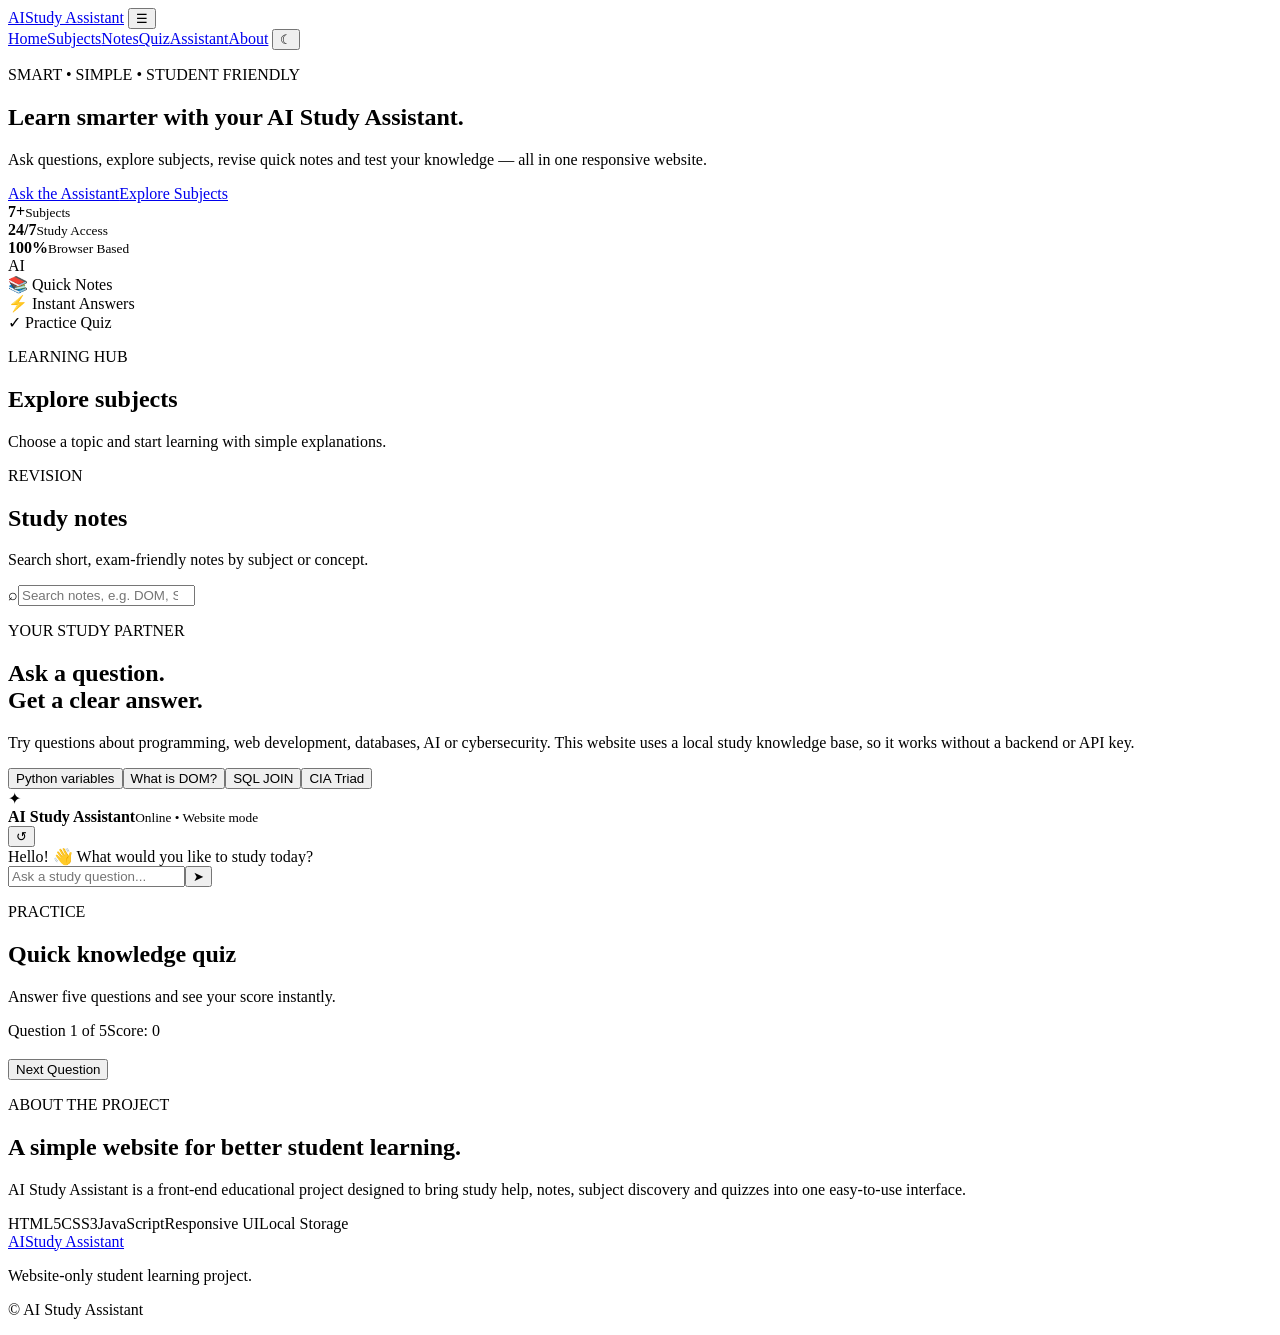
==== index.html @ d9feb7f8 "Create website-only index page" ====
<!DOCTYPE html>
<html lang="en">
<head>
  <meta charset="UTF-8">
  <meta name="viewport" content="width=device-width, initial-scale=1.0">
  <meta name="description" content="AI Study Assistant - a website for students to learn, revise, take quizzes and ask study questions.">
  <title>AI Study Assistant | Student Learning Website</title>
  <link rel="stylesheet" href="style.css">
</head>
<body>
  <header class="site-header">
    <nav class="nav container">
      <a class="brand" href="#home"><span class="brand-mark">AI</span><span>Study Assistant</span></a>
      <button class="menu-btn" id="menuBtn" aria-label="Open menu">☰</button>
      <div class="nav-links" id="navLinks">
        <a href="#home">Home</a><a href="#subjects">Subjects</a><a href="#notes">Notes</a><a href="#quiz">Quiz</a><a href="#assistant">Assistant</a><a href="#about">About</a>
        <button class="theme-btn" id="themeBtn" aria-label="Toggle theme">☾</button>
      </div>
    </nav>
  </header>

  <main>
    <section class="hero" id="home">
      <div class="container hero-grid">
        <div class="hero-copy">
          <p class="eyebrow">SMART • SIMPLE • STUDENT FRIENDLY</p>
          <h1>Learn smarter with your <span>AI Study Assistant.</span></h1>
          <p class="hero-text">Ask questions, explore subjects, revise quick notes and test your knowledge — all in one responsive website.</p>
          <div class="actions"><a class="btn" href="#assistant">Ask the Assistant</a><a class="btn ghost" href="#subjects">Explore Subjects</a></div>
          <div class="stats"><div><strong>7+</strong><small>Subjects</small></div><div><strong>24/7</strong><small>Study Access</small></div><div><strong>100%</strong><small>Browser Based</small></div></div>
        </div>
        <div class="hero-card"><div class="ai-orb"><span>AI</span></div><div class="floating-card card-one">📚 Quick Notes</div><div class="floating-card card-two">⚡ Instant Answers</div><div class="floating-card card-three">✓ Practice Quiz</div></div>
      </div>
    </section>

    <section class="section" id="subjects"><div class="container"><div class="section-heading"><p class="eyebrow">LEARNING HUB</p><h2>Explore subjects</h2><p>Choose a topic and start learning with simple explanations.</p></div><div class="subject-grid" id="subjectGrid"></div></div></section>

    <section class="section alt" id="notes"><div class="container"><div class="section-heading"><p class="eyebrow">REVISION</p><h2>Study notes</h2><p>Search short, exam-friendly notes by subject or concept.</p></div><div class="search-wrap"><span>⌕</span><input id="noteSearch" type="search" placeholder="Search notes, e.g. DOM, SQL JOIN, CIA Triad..."></div><div class="notes-grid" id="notesGrid"></div></div></section>

    <section class="section" id="assistant"><div class="container assistant-grid"><div class="assistant-info"><p class="eyebrow">YOUR STUDY PARTNER</p><h2>Ask a question.<br><span>Get a clear answer.</span></h2><p>Try questions about programming, web development, databases, AI or cybersecurity. This website uses a local study knowledge base, so it works without a backend or API key.</p><div class="suggestions" id="suggestions"><button data-question="Explain Python variables">Python variables</button><button data-question="What is the DOM?">What is DOM?</button><button data-question="Explain SQL JOIN">SQL JOIN</button><button data-question="What is the CIA triad?">CIA Triad</button></div></div><div class="chat-panel"><div class="chat-head"><div class="bot-icon">✦</div><div><strong>AI Study Assistant</strong><small>Online • Website mode</small></div><button id="clearChat" title="Clear chat">↺</button></div><div class="chat-box" id="chatBox"><div class="bubble bot">Hello! 👋 What would you like to study today?</div></div><form class="chat-form" id="chatForm"><input id="chatInput" maxlength="500" autocomplete="off" placeholder="Ask a study question..." required><button class="send-btn" type="submit">➤</button></form></div></div></section>

    <section class="section alt" id="quiz"><div class="container quiz-container"><div class="section-heading"><p class="eyebrow">PRACTICE</p><h2>Quick knowledge quiz</h2><p>Answer five questions and see your score instantly.</p></div><div class="quiz-card"><div class="quiz-top"><span id="quizProgress">Question 1 of 5</span><span id="quizScore">Score: 0</span></div><h3 id="quizQuestion"></h3><div id="quizOptions" class="quiz-options"></div><button class="btn" id="nextBtn">Next Question</button><p id="quizResult" class="quiz-result"></p></div></div></section>

    <section class="section" id="about"><div class="container about-grid"><div><p class="eyebrow">ABOUT THE PROJECT</p><h2>A simple website for better student learning.</h2></div><div><p>AI Study Assistant is a front-end educational project designed to bring study help, notes, subject discovery and quizzes into one easy-to-use interface.</p><div class="tech-list"><span>HTML5</span><span>CSS3</span><span>JavaScript</span><span>Responsive UI</span><span>Local Storage</span></div></div></div></section>
  </main>

  <footer><div class="container footer-inner"><div><a class="brand" href="#home"><span class="brand-mark">AI</span><span>Study Assistant</span></a><p>Website-only student learning project.</p></div><p>© <span id="year"></span> AI Study Assistant</p></div></footer>
  <script src="script.js"></script>
</body>
</html>
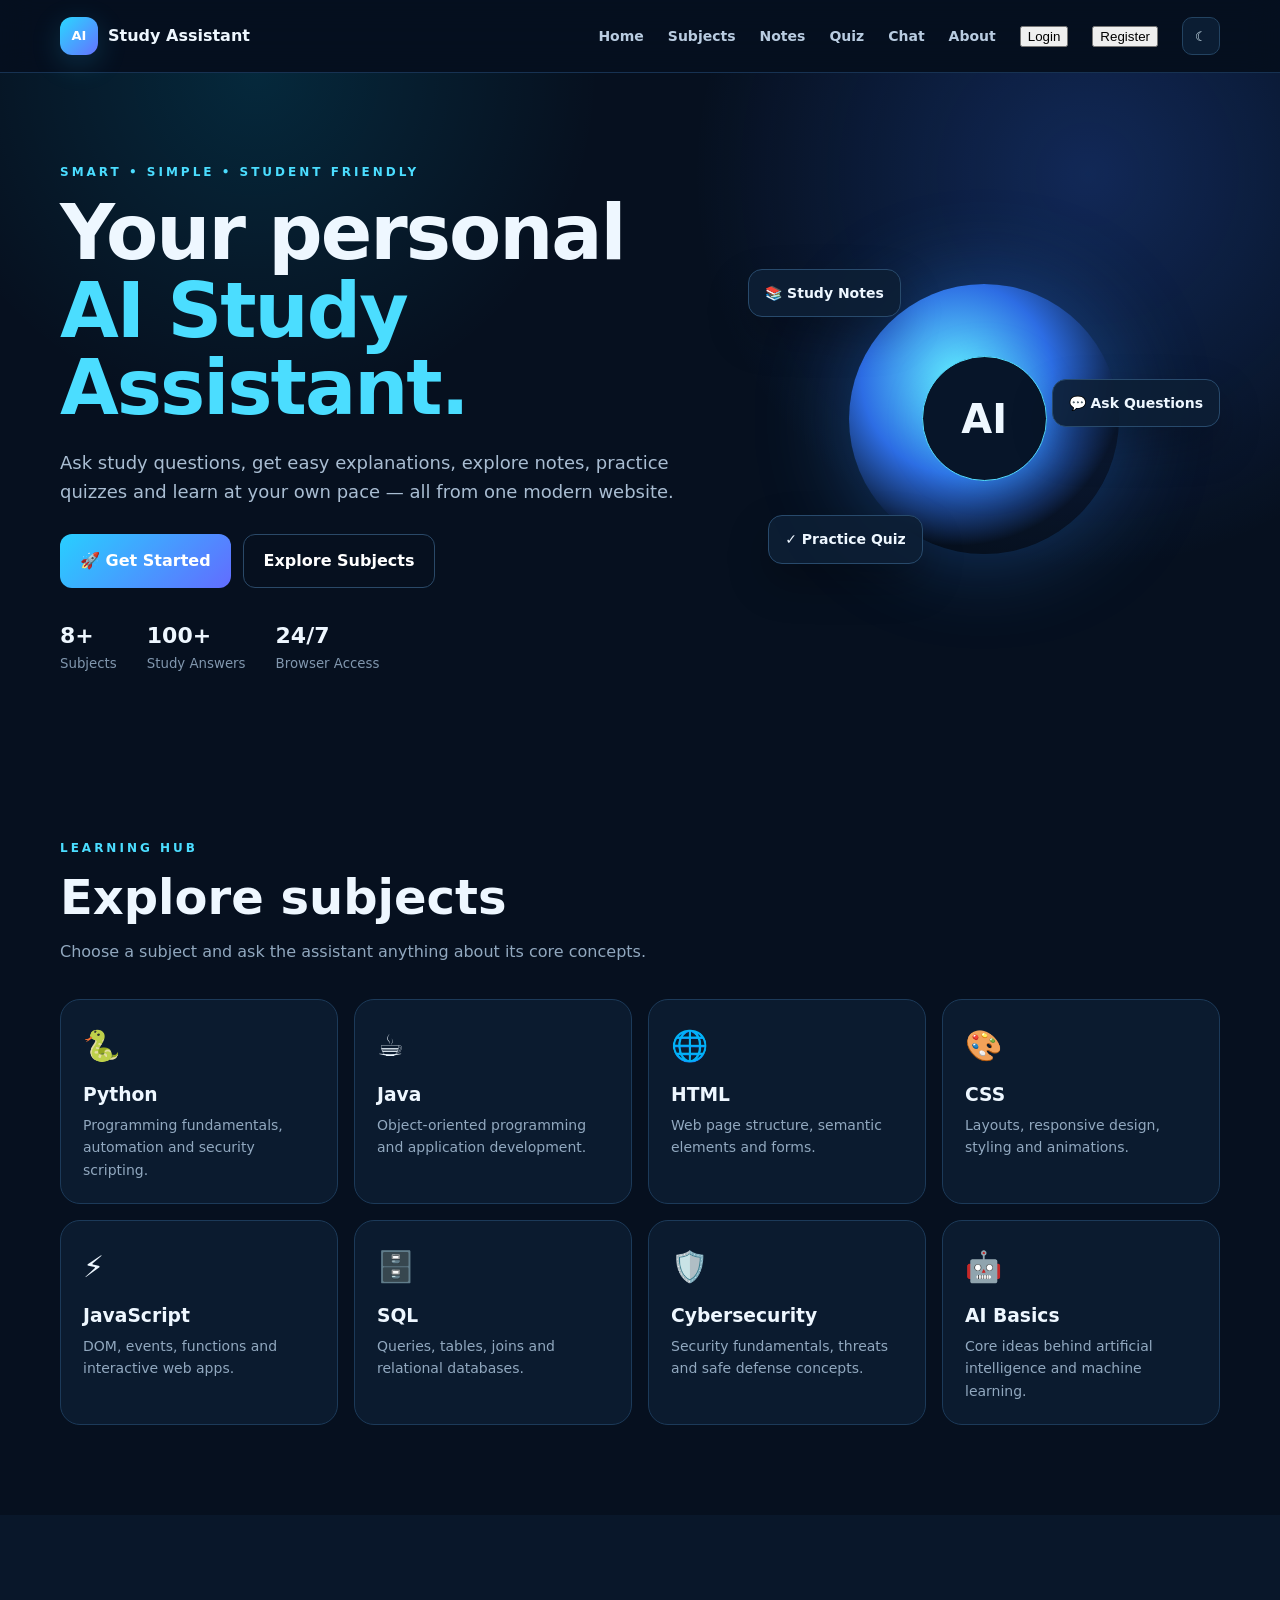
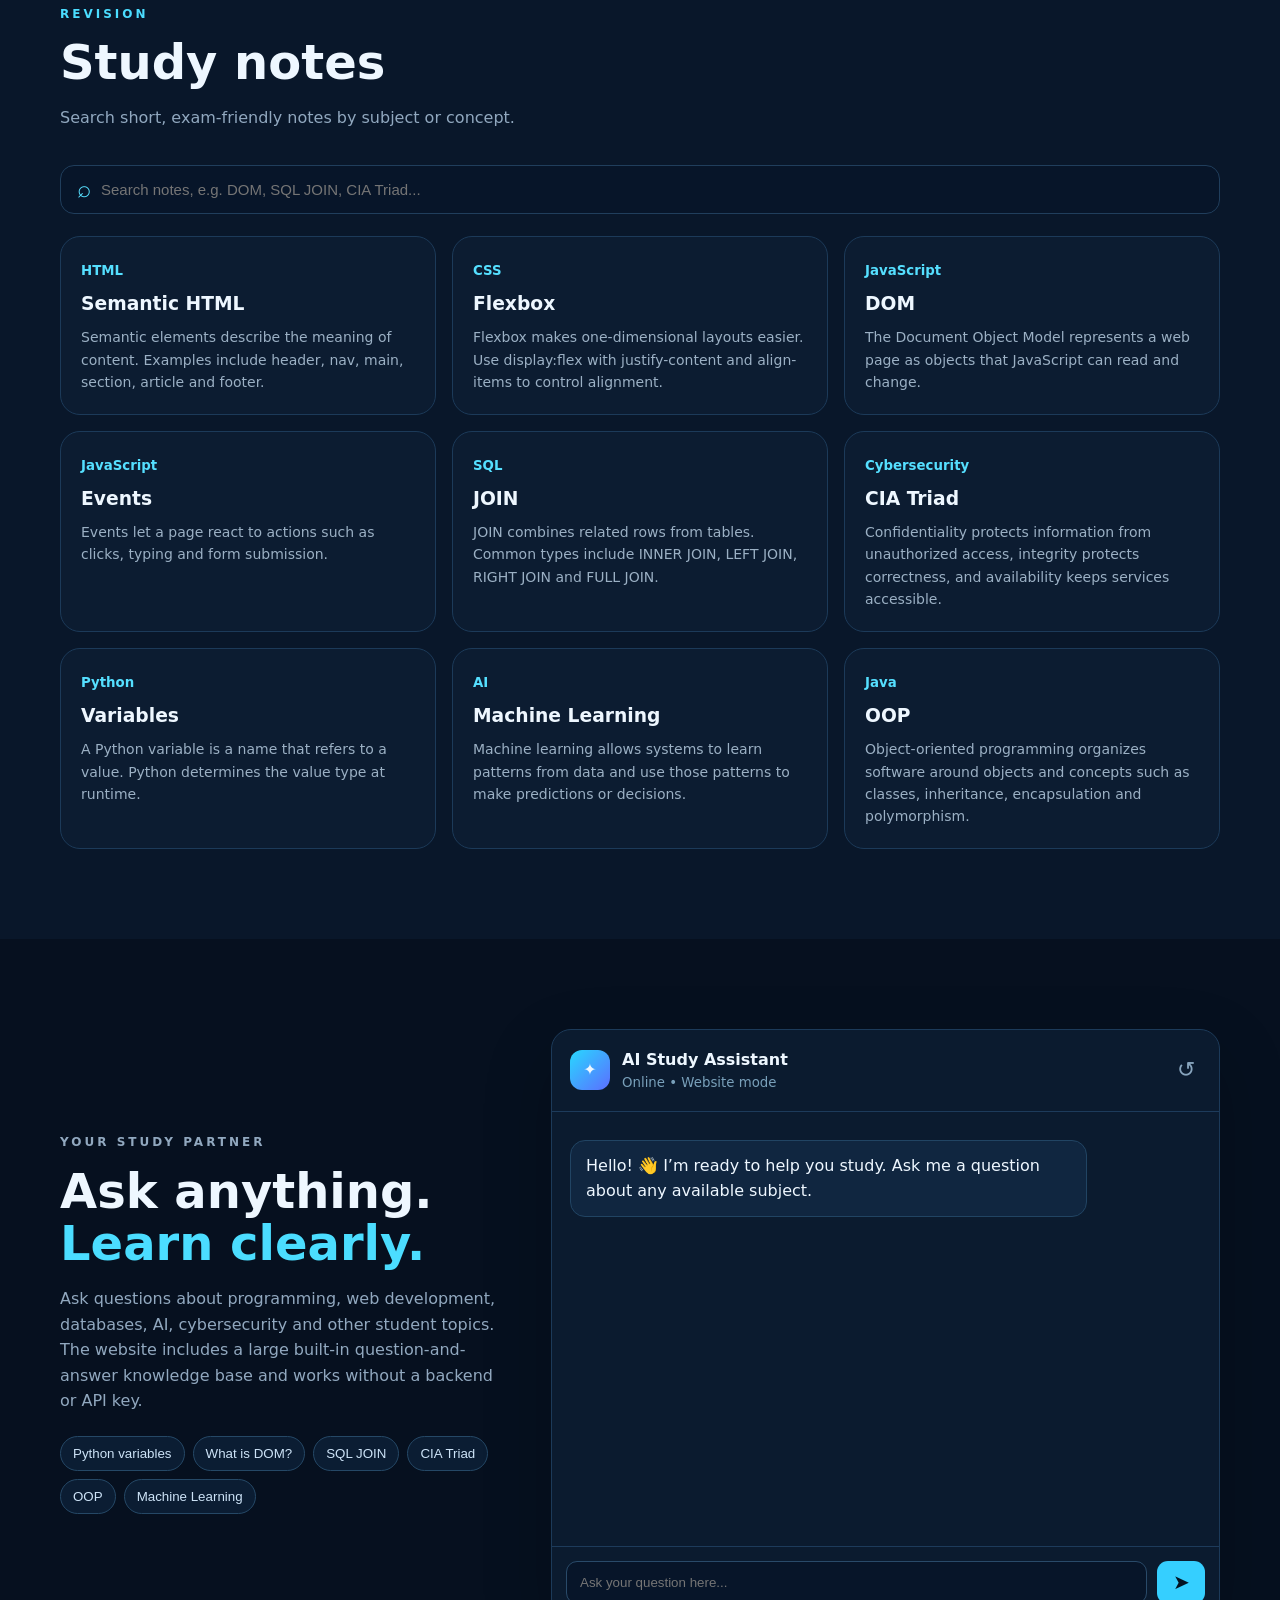
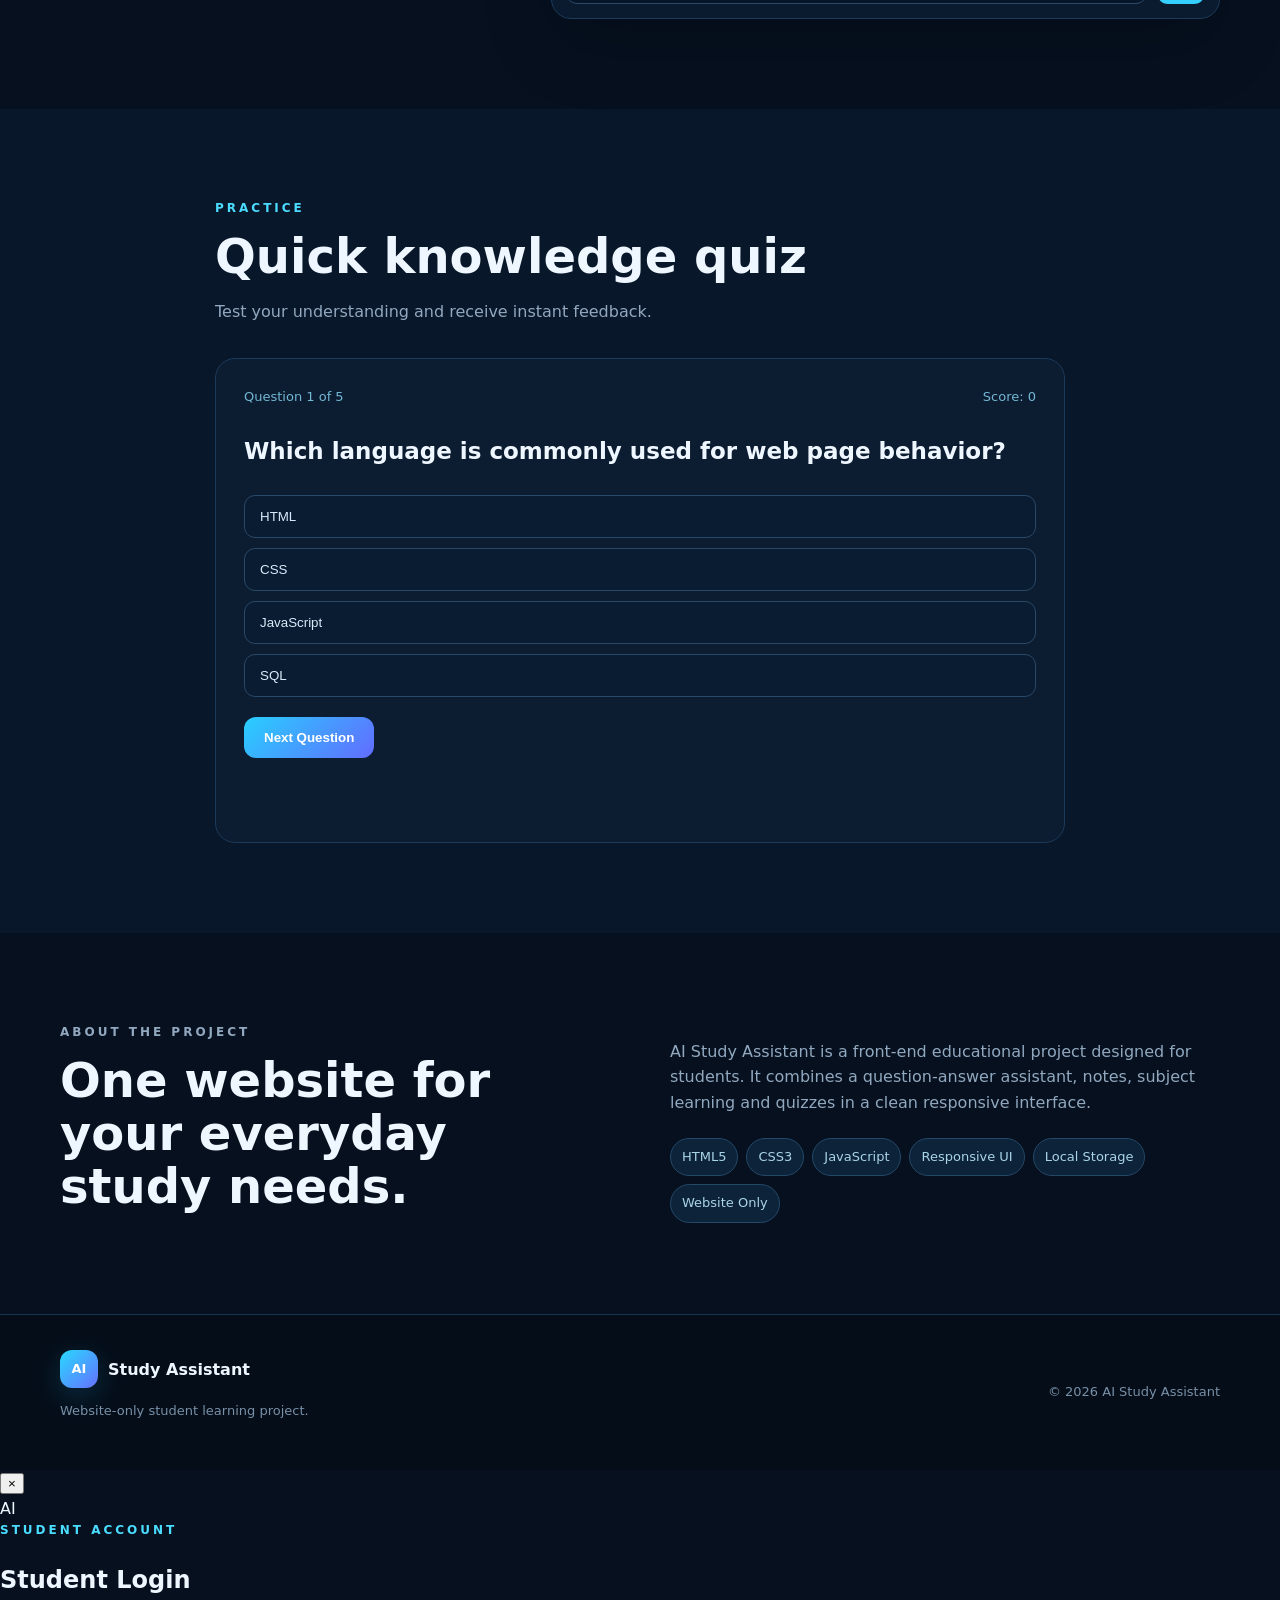
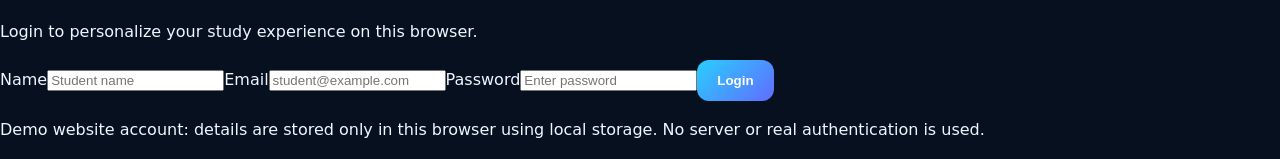
==== commit ba46eef2: "Enhance website UI with student login/register, Get Started CTA, and expanded study experience" ====
--- a/index.html
+++ b/index.html
@@ -3,48 +3,64 @@
 <head>
   <meta charset="UTF-8">
   <meta name="viewport" content="width=device-width, initial-scale=1.0">
-  <meta name="description" content="AI Study Assistant - a website for students to learn, revise, take quizzes and ask study questions.">
+  <meta name="description" content="AI Study Assistant - a modern website for students to learn, ask questions, revise notes and practice quizzes.">
   <title>AI Study Assistant | Student Learning Website</title>
   <link rel="stylesheet" href="style.css">
 </head>
 <body>
-  <header class="site-header">
-    <nav class="nav container">
-      <a class="brand" href="#home"><span class="brand-mark">AI</span><span>Study Assistant</span></a>
-      <button class="menu-btn" id="menuBtn" aria-label="Open menu">☰</button>
-      <div class="nav-links" id="navLinks">
-        <a href="#home">Home</a><a href="#subjects">Subjects</a><a href="#notes">Notes</a><a href="#quiz">Quiz</a><a href="#assistant">Assistant</a><a href="#about">About</a>
-        <button class="theme-btn" id="themeBtn" aria-label="Toggle theme">☾</button>
-      </div>
-    </nav>
-  </header>
+<header class="site-header">
+  <nav class="nav container">
+    <a class="brand" href="#home"><span class="brand-mark">AI</span><span>Study Assistant</span></a>
+    <button class="menu-btn" id="menuBtn" aria-label="Open menu">☰</button>
+    <div class="nav-links" id="navLinks">
+      <a href="#home">Home</a><a href="#subjects">Subjects</a><a href="#notes">Notes</a><a href="#quiz">Quiz</a><a href="#assistant">Chat</a><a href="#about">About</a>
+      <button class="nav-auth" id="loginBtn">Login</button><button class="nav-auth primary" id="registerBtn">Register</button>
+      <button class="theme-btn" id="themeBtn" aria-label="Toggle theme">☾</button>
+    </div>
+  </nav>
+</header>
 
-  <main>
-    <section class="hero" id="home">
-      <div class="container hero-grid">
-        <div class="hero-copy">
-          <p class="eyebrow">SMART • SIMPLE • STUDENT FRIENDLY</p>
-          <h1>Learn smarter with your <span>AI Study Assistant.</span></h1>
-          <p class="hero-text">Ask questions, explore subjects, revise quick notes and test your knowledge — all in one responsive website.</p>
-          <div class="actions"><a class="btn" href="#assistant">Ask the Assistant</a><a class="btn ghost" href="#subjects">Explore Subjects</a></div>
-          <div class="stats"><div><strong>7+</strong><small>Subjects</small></div><div><strong>24/7</strong><small>Study Access</small></div><div><strong>100%</strong><small>Browser Based</small></div></div>
-        </div>
-        <div class="hero-card"><div class="ai-orb"><span>AI</span></div><div class="floating-card card-one">📚 Quick Notes</div><div class="floating-card card-two">⚡ Instant Answers</div><div class="floating-card card-three">✓ Practice Quiz</div></div>
-      </div>
-    </section>
+<main>
+<section class="hero" id="home">
+  <div class="container hero-grid">
+    <div class="hero-copy">
+      <p class="eyebrow">SMART • SIMPLE • STUDENT FRIENDLY</p>
+      <h1>Your personal <span>AI Study Assistant.</span></h1>
+      <p class="hero-text">Ask study questions, get easy explanations, explore notes, practice quizzes and learn at your own pace — all from one modern website.</p>
+      <div class="actions"><a class="btn get-started" href="#assistant">🚀 Get Started</a><a class="btn ghost" href="#subjects">Explore Subjects</a></div>
+      <div class="stats"><div><strong>8+</strong><small>Subjects</small></div><div><strong>100+</strong><small>Study Answers</small></div><div><strong>24/7</strong><small>Browser Access</small></div></div>
+    </div>
+    <div class="hero-card">
+      <div class="ai-orb"><span>AI</span></div>
+      <div class="floating-card card-one">📚 Study Notes</div><div class="floating-card card-two">💬 Ask Questions</div><div class="floating-card card-three">✓ Practice Quiz</div>
+    </div>
+  </div>
+</section>
 
-    <section class="section" id="subjects"><div class="container"><div class="section-heading"><p class="eyebrow">LEARNING HUB</p><h2>Explore subjects</h2><p>Choose a topic and start learning with simple explanations.</p></div><div class="subject-grid" id="subjectGrid"></div></div></section>
+<section class="section" id="subjects"><div class="container"><div class="section-heading"><p class="eyebrow">LEARNING HUB</p><h2>Explore subjects</h2><p>Choose a subject and ask the assistant anything about its core concepts.</p></div><div class="subject-grid" id="subjectGrid"></div></div></section>
 
-    <section class="section alt" id="notes"><div class="container"><div class="section-heading"><p class="eyebrow">REVISION</p><h2>Study notes</h2><p>Search short, exam-friendly notes by subject or concept.</p></div><div class="search-wrap"><span>⌕</span><input id="noteSearch" type="search" placeholder="Search notes, e.g. DOM, SQL JOIN, CIA Triad..."></div><div class="notes-grid" id="notesGrid"></div></div></section>
+<section class="section alt" id="notes"><div class="container"><div class="section-heading"><p class="eyebrow">REVISION</p><h2>Study notes</h2><p>Search short, exam-friendly notes by subject or concept.</p></div><div class="search-wrap"><span>⌕</span><input id="noteSearch" type="search" placeholder="Search notes, e.g. DOM, SQL JOIN, CIA Triad..."></div><div class="notes-grid" id="notesGrid"></div></div></section>
 
-    <section class="section" id="assistant"><div class="container assistant-grid"><div class="assistant-info"><p class="eyebrow">YOUR STUDY PARTNER</p><h2>Ask a question.<br><span>Get a clear answer.</span></h2><p>Try questions about programming, web development, databases, AI or cybersecurity. This website uses a local study knowledge base, so it works without a backend or API key.</p><div class="suggestions" id="suggestions"><button data-question="Explain Python variables">Python variables</button><button data-question="What is the DOM?">What is DOM?</button><button data-question="Explain SQL JOIN">SQL JOIN</button><button data-question="What is the CIA triad?">CIA Triad</button></div></div><div class="chat-panel"><div class="chat-head"><div class="bot-icon">✦</div><div><strong>AI Study Assistant</strong><small>Online • Website mode</small></div><button id="clearChat" title="Clear chat">↺</button></div><div class="chat-box" id="chatBox"><div class="bubble bot">Hello! 👋 What would you like to study today?</div></div><form class="chat-form" id="chatForm"><input id="chatInput" maxlength="500" autocomplete="off" placeholder="Ask a study question..." required><button class="send-btn" type="submit">➤</button></form></div></div></section>
+<section class="section" id="assistant"><div class="container assistant-grid">
+  <div class="assistant-info"><p class="eyebrow">YOUR STUDY PARTNER</p><h2>Ask anything.<br><span>Learn clearly.</span></h2><p>Ask questions about programming, web development, databases, AI, cybersecurity and other student topics. The website includes a large built-in question-and-answer knowledge base and works without a backend or API key.</p>
+    <div class="suggestions" id="suggestions"><button data-question="Explain Python variables">Python variables</button><button data-question="What is the DOM?">What is DOM?</button><button data-question="Explain SQL JOIN">SQL JOIN</button><button data-question="What is the CIA triad?">CIA Triad</button><button data-question="What is OOP?">OOP</button><button data-question="What is machine learning?">Machine Learning</button></div>
+  </div>
+  <div class="chat-panel">
+    <div class="chat-head"><div class="bot-icon">✦</div><div><strong>AI Study Assistant</strong><small>Online • Website mode</small></div><button id="clearChat" title="Clear chat">↺</button></div>
+    <div class="chat-box" id="chatBox"><div class="bubble bot">Hello! 👋 I’m ready to help you study. Ask me a question about any available subject.</div></div>
+    <form class="chat-form" id="chatForm"><input id="chatInput" maxlength="500" autocomplete="off" placeholder="Ask your question here..." required><button class="send-btn" type="submit">➤</button></form>
+  </div>
+</div></section>
 
-    <section class="section alt" id="quiz"><div class="container quiz-container"><div class="section-heading"><p class="eyebrow">PRACTICE</p><h2>Quick knowledge quiz</h2><p>Answer five questions and see your score instantly.</p></div><div class="quiz-card"><div class="quiz-top"><span id="quizProgress">Question 1 of 5</span><span id="quizScore">Score: 0</span></div><h3 id="quizQuestion"></h3><div id="quizOptions" class="quiz-options"></div><button class="btn" id="nextBtn">Next Question</button><p id="quizResult" class="quiz-result"></p></div></div></section>
+<section class="section alt" id="quiz"><div class="container quiz-container"><div class="section-heading"><p class="eyebrow">PRACTICE</p><h2>Quick knowledge quiz</h2><p>Test your understanding and receive instant feedback.</p></div><div class="quiz-card"><div class="quiz-top"><span id="quizProgress">Question 1</span><span id="quizScore">Score: 0</span></div><h3 id="quizQuestion"></h3><div id="quizOptions" class="quiz-options"></div><button class="btn" id="nextBtn">Next Question</button><p id="quizResult" class="quiz-result"></p></div></div></section>
 
-    <section class="section" id="about"><div class="container about-grid"><div><p class="eyebrow">ABOUT THE PROJECT</p><h2>A simple website for better student learning.</h2></div><div><p>AI Study Assistant is a front-end educational project designed to bring study help, notes, subject discovery and quizzes into one easy-to-use interface.</p><div class="tech-list"><span>HTML5</span><span>CSS3</span><span>JavaScript</span><span>Responsive UI</span><span>Local Storage</span></div></div></div></section>
-  </main>
+<section class="section" id="about"><div class="container about-grid"><div><p class="eyebrow">ABOUT THE PROJECT</p><h2>One website for your everyday study needs.</h2></div><div><p>AI Study Assistant is a front-end educational project designed for students. It combines a question-answer assistant, notes, subject learning and quizzes in a clean responsive interface.</p><div class="tech-list"><span>HTML5</span><span>CSS3</span><span>JavaScript</span><span>Responsive UI</span><span>Local Storage</span><span>Website Only</span></div></div></div></section>
+</main>
 
-  <footer><div class="container footer-inner"><div><a class="brand" href="#home"><span class="brand-mark">AI</span><span>Study Assistant</span></a><p>Website-only student learning project.</p></div><p>© <span id="year"></span> AI Study Assistant</p></div></footer>
-  <script src="script.js"></script>
+<footer><div class="container footer-inner"><div><a class="brand" href="#home"><span class="brand-mark">AI</span><span>Study Assistant</span></a><p>Website-only student learning project.</p></div><p>© <span id="year"></span> AI Study Assistant</p></div></footer>
+
+<div class="modal" id="authModal" aria-hidden="true"><div class="modal-card"><button class="modal-close" id="modalClose">×</button><div class="auth-icon">AI</div><p class="eyebrow" id="authEyebrow">STUDENT ACCOUNT</p><h2 id="authTitle">Student Login</h2><p id="authText">Login to personalize your study experience on this browser.</p><form id="authForm"><label>Name<input id="authName" type="text" placeholder="Student name"></label><label>Email<input id="authEmail" type="email" placeholder="student@example.com" required></label><label>Password<input id="authPassword" type="password" placeholder="Enter password" minlength="4" required></label><button class="btn full" type="submit" id="authSubmit">Login</button></form><p class="auth-note">Demo website account: details are stored only in this browser using local storage. No server or real authentication is used.</p></div></div>
+
+<script src="script.js"></script>
 </body>
 </html>
--- a/style.css
+++ b/style.css
@@ -0,0 +1 @@
+*{box-sizing:border-box}html{scroll-behavior:smooth}body{margin:0;font-family:Inter,ui-sans-serif,system-ui,-apple-system,BlinkMacSystemFont,"Segoe UI",sans-serif;background:#06101f;color:#eef7ff;line-height:1.6}body.light{background:#f5f9ff;color:#12233a}.container{width:min(1160px,92%);margin:auto}.site-header{position:sticky;top:0;z-index:50;background:rgba(6,16,31,.84);backdrop-filter:blur(16px);border-bottom:1px solid #173252}.light .site-header{background:rgba(245,249,255,.88);border-color:#d8e4f1}.nav{min-height:72px;display:flex;align-items:center;justify-content:space-between}.brand{display:flex;align-items:center;gap:10px;color:inherit;text-decoration:none;font-weight:800}.brand-mark{display:grid;place-items:center;width:38px;height:38px;border-radius:12px;background:linear-gradient(135deg,#29d8ff,#6572ff);color:white;font-size:13px;box-shadow:0 8px 30px rgba(42,188,255,.2)}.nav-links{display:flex;align-items:center;gap:24px}.nav-links a{color:#b9cce1;text-decoration:none;font-size:14px;font-weight:650}.nav-links a:hover{color:#54ddff}.light .nav-links a{color:#486078}.theme-btn,.menu-btn{border:1px solid #234361;background:#0b1d33;color:#dff5ff;border-radius:10px;cursor:pointer}.theme-btn{width:38px;height:38px}.menu-btn{display:none;font-size:20px;padding:6px 10px}.hero{padding:90px 0 75px;overflow:hidden;background:radial-gradient(circle at 85% 15%,rgba(50,113,255,.25),transparent 32%),radial-gradient(circle at 20% 0,rgba(0,207,255,.13),transparent 28%)}.hero-grid{display:grid;grid-template-columns:1.15fr .85fr;gap:50px;align-items:center}.eyebrow{color:#4bddff;font-size:12px;font-weight:800;letter-spacing:3px;margin:0 0 12px}.hero h1{font-size:clamp(44px,7vw,76px);line-height:1.02;letter-spacing:-2px;margin:0 0 22px}.hero h1 span,.assistant-info h2 span{color:#4bddff}.hero-text{font-size:18px;color:#a9bdd2;max-width:680px}.actions{display:flex;gap:12px;flex-wrap:wrap;margin:28px 0}.btn{display:inline-flex;align-items:center;justify-content:center;border:0;border-radius:12px;padding:13px 20px;background:linear-gradient(135deg,#28cfff,#626cff);color:#fff;text-decoration:none;font-weight:800;cursor:pointer}.btn:hover{transform:translateY(-1px);filter:brightness(1.06)}.btn.ghost{background:transparent;border:1px solid #2a4968}.stats{display:flex;gap:30px;margin-top:30px}.stats div{display:grid}.stats strong{font-size:22px}.stats small{color:#8197ae}.hero-card{position:relative;min-height:410px;display:grid;place-items:center}.ai-orb{width:270px;height:270px;border-radius:50%;display:grid;place-items:center;background:radial-gradient(circle at 40% 35%,#63edff,#2d6de4 40%,transparent 70%);box-shadow:0 0 90px rgba(45,139,255,.35)}.ai-orb span{display:grid;place-items:center;width:125px;height:125px;border-radius:50%;background:#071529;border:1px solid #53dcff;font-size:40px;font-weight:900;box-shadow:0 0 35px rgba(68,220,255,.25)}.floating-card{position:absolute;padding:12px 16px;border:1px solid #284a6c;background:rgba(13,31,53,.9);border-radius:14px;box-shadow:0 18px 40px rgba(0,0,0,.25);font-size:14px;font-weight:700}.card-one{top:55px;left:0}.card-two{top:165px;right:0}.card-three{bottom:60px;left:20px}.section{padding:90px 0}.alt{background:#09172a}.section-heading{margin-bottom:34px}.section-heading h2,.assistant-info h2,.about-grid h2{font-size:clamp(32px,5vw,48px);line-height:1.1;margin:0 0 12px}.section-heading p:not(.eyebrow),.about-grid p,.assistant-info>p{color:#91a8bf}.subject-grid{display:grid;grid-template-columns:repeat(4,1fr);gap:16px}.subject-card,.note-card,.quiz-card,.chat-panel{background:rgba(13,30,51,.82);border:1px solid #1c3a59;border-radius:20px}.subject-card{padding:22px;transition:.2s}.subject-card:hover,.note-card:hover{transform:translateY(-4px);border-color:#36749e}.subject-icon{font-size:30px}.subject-card h3{margin:10px 0 4px}.subject-card p{color:#91a8bf;margin:0;font-size:14px}.search-wrap{display:flex;align-items:center;gap:10px;background:#071529;border:1px solid #203e5c;border-radius:14px;padding:0 16px;margin-bottom:22px}.search-wrap span{font-size:24px;color:#57dfff}.search-wrap input{border:0;background:transparent;outline:0;color:#fff;padding:15px 0;width:100%;font-size:15px}.notes-grid{display:grid;grid-template-columns:repeat(3,1fr);gap:16px}.note-card{padding:20px}.note-card small{color:#55dfff;font-weight:800}.note-card h3{margin:7px 0}.note-card p{color:#9bb0c4;margin:0;font-size:14px}.assistant-grid{display:grid;grid-template-columns:.8fr 1.2fr;gap:45px;align-items:center}.suggestions{display:flex;gap:8px;flex-wrap:wrap;margin-top:22px}.suggestions button{background:#0b1d33;color:#cde3f7;border:1px solid #254866;border-radius:999px;padding:9px 12px;cursor:pointer}.chat-panel{height:590px;display:flex;flex-direction:column;overflow:hidden;box-shadow:0 25px 70px rgba(0,0,0,.2)}.chat-head{display:flex;align-items:center;gap:12px;padding:17px 18px;border-bottom:1px solid #1d3b5b}.bot-icon{display:grid;place-items:center;width:40px;height:40px;border-radius:12px;background:linear-gradient(135deg,#28d8ff,#5c6eff)}.chat-head div:nth-child(2){display:grid}.chat-head small{color:#79a0ba}.chat-head button{margin-left:auto;border:0;background:transparent;color:#88a5be;font-size:22px;cursor:pointer}.chat-box{flex:1;overflow:auto;padding:18px}.bubble{max-width:82%;padding:12px 15px;border-radius:15px;margin:10px 0;white-space:pre-wrap}.bubble.bot{background:#102640;border:1px solid #214463}.bubble.user{background:#3151b5;margin-left:auto}.chat-form{display:flex;gap:10px;padding:14px;border-top:1px solid #1d3b5b}.chat-form input{min-width:0;flex:1;border:1px solid #294a69;background:#071529;color:#fff;border-radius:11px;padding:13px;outline:0}.send-btn{width:48px;border:0;border-radius:11px;background:#35cfff;color:#031322;font-size:20px;cursor:pointer}.quiz-container{max-width:850px}.quiz-card{padding:28px}.quiz-top{display:flex;justify-content:space-between;color:#73b8d5;font-size:13px}.quiz-card h3{font-size:23px;margin:25px 0}.quiz-options{display:grid;gap:10px;margin-bottom:20px}.quiz-option{padding:13px 15px;text-align:left;border-radius:11px;border:1px solid #294968;background:#0a1c31;color:#d8ebfa;cursor:pointer}.quiz-option.selected{border-color:#4adfff;background:#11324a}.quiz-option.correct{border-color:#58dba1}.quiz-option.wrong{border-color:#ff8b98}.quiz-option:disabled{cursor:default}.quiz-result{color:#63ddff;font-weight:750;min-height:24px}.about-grid{display:grid;grid-template-columns:1fr 1fr;gap:60px}.tech-list{display:flex;gap:8px;flex-wrap:wrap;margin-top:22px}.tech-list span{padding:8px 11px;border-radius:999px;background:#0d233a;border:1px solid #244867;color:#a9d4e9;font-size:13px}footer{border-top:1px solid #173452;padding:35px 0;background:#050d18}.footer-inner{display:flex;justify-content:space-between;align-items:center;gap:20px}.footer-inner p{color:#7890a8;font-size:13px}.light .section.alt{background:#eaf2fb}.light .subject-card,.light .note-card,.light .quiz-card,.light .chat-panel{background:#fff;border-color:#d6e2ee}.light .subject-card p,.light .note-card p,.light .section-heading p:not(.eyebrow),.light .about-grid p,.light .assistant-info>p{color:#60758b}.light .search-wrap{background:#fff;border-color:#cfdeeb}.light .search-wrap input{color:#12233a}.light .suggestions button,.light .quiz-option{background:#f2f7fb;color:#29445d;border-color:#cdddea}.light .chat-head,.light .chat-form{border-color:#d7e4ef}.light .chat-form input{background:#f6faff;color:#12233a;border-color:#cfdeeb}.light .bubble.bot{background:#eef6fc;border-color:#d5e5f1}.light .site-header .theme-btn{background:#fff;color:#29445d}.light footer{background:#edf4fb;border-color:#d6e2ee}@media(max-width:900px){.nav-links{gap:14px}.hero-grid,.assistant-grid,.about-grid{grid-template-columns:1fr}.hero-card{min-height:330px}.subject-grid{grid-template-columns:repeat(2,1fr)}.notes-grid{grid-template-columns:1fr 1fr}}@media(max-width:680px){.menu-btn{display:block}.nav-links{display:none;position:absolute;top:72px;left:4%;right:4%;padding:16px;flex-direction:column;align-items:stretch;background:#0a192c;border:1px solid #24425f;border-radius:15px}.light .nav-links{background:#fff;border-color:#d5e2ee}.nav-links.open{display:flex}.nav-links a,.theme-btn{text-align:center;padding:10px}.hero{padding-top:60px}.stats{gap:18px}.hero-card{min-height:290px}.ai-orb{width:220px;height:220px}.ai-orb span{width:105px;height:105px}.floating-card{font-size:12px}.card-one{top:25px}.card-two{right:0;top:120px}.card-three{bottom:20px}.section{padding:65px 0}.subject-grid,.notes-grid{grid-template-columns:1fr}.chat-panel{height:560px}.footer-inner{flex-direction:column;align-items:flex-start}}
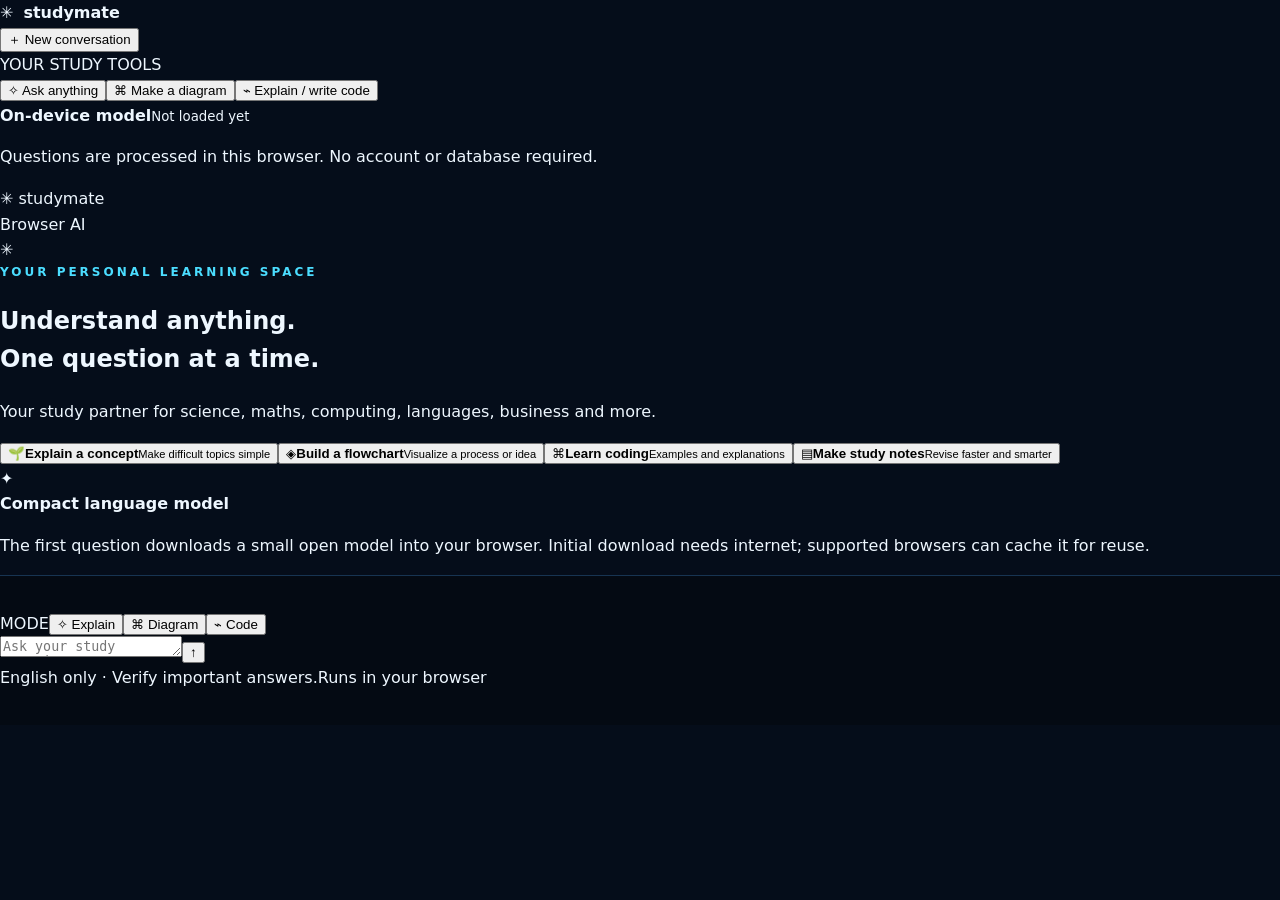
==== commit 1bbf6599: "Rebuild StudyMate interface" ====
--- a/index.html
+++ b/index.html
@@ -1,66 +1 @@
-<!DOCTYPE html>
-<html lang="en">
-<head>
-  <meta charset="UTF-8">
-  <meta name="viewport" content="width=device-width, initial-scale=1.0">
-  <meta name="description" content="AI Study Assistant - a modern website for students to learn, ask questions, revise notes and practice quizzes.">
-  <title>AI Study Assistant | Student Learning Website</title>
-  <link rel="stylesheet" href="style.css">
-</head>
-<body>
-<header class="site-header">
-  <nav class="nav container">
-    <a class="brand" href="#home"><span class="brand-mark">AI</span><span>Study Assistant</span></a>
-    <button class="menu-btn" id="menuBtn" aria-label="Open menu">☰</button>
-    <div class="nav-links" id="navLinks">
-      <a href="#home">Home</a><a href="#subjects">Subjects</a><a href="#notes">Notes</a><a href="#quiz">Quiz</a><a href="#assistant">Chat</a><a href="#about">About</a>
-      <button class="nav-auth" id="loginBtn">Login</button><button class="nav-auth primary" id="registerBtn">Register</button>
-      <button class="theme-btn" id="themeBtn" aria-label="Toggle theme">☾</button>
-    </div>
-  </nav>
-</header>
-
-<main>
-<section class="hero" id="home">
-  <div class="container hero-grid">
-    <div class="hero-copy">
-      <p class="eyebrow">SMART • SIMPLE • STUDENT FRIENDLY</p>
-      <h1>Your personal <span>AI Study Assistant.</span></h1>
-      <p class="hero-text">Ask study questions, get easy explanations, explore notes, practice quizzes and learn at your own pace — all from one modern website.</p>
-      <div class="actions"><a class="btn get-started" href="#assistant">🚀 Get Started</a><a class="btn ghost" href="#subjects">Explore Subjects</a></div>
-      <div class="stats"><div><strong>8+</strong><small>Subjects</small></div><div><strong>100+</strong><small>Study Answers</small></div><div><strong>24/7</strong><small>Browser Access</small></div></div>
-    </div>
-    <div class="hero-card">
-      <div class="ai-orb"><span>AI</span></div>
-      <div class="floating-card card-one">📚 Study Notes</div><div class="floating-card card-two">💬 Ask Questions</div><div class="floating-card card-three">✓ Practice Quiz</div>
-    </div>
-  </div>
-</section>
-
-<section class="section" id="subjects"><div class="container"><div class="section-heading"><p class="eyebrow">LEARNING HUB</p><h2>Explore subjects</h2><p>Choose a subject and ask the assistant anything about its core concepts.</p></div><div class="subject-grid" id="subjectGrid"></div></div></section>
-
-<section class="section alt" id="notes"><div class="container"><div class="section-heading"><p class="eyebrow">REVISION</p><h2>Study notes</h2><p>Search short, exam-friendly notes by subject or concept.</p></div><div class="search-wrap"><span>⌕</span><input id="noteSearch" type="search" placeholder="Search notes, e.g. DOM, SQL JOIN, CIA Triad..."></div><div class="notes-grid" id="notesGrid"></div></div></section>
-
-<section class="section" id="assistant"><div class="container assistant-grid">
-  <div class="assistant-info"><p class="eyebrow">YOUR STUDY PARTNER</p><h2>Ask anything.<br><span>Learn clearly.</span></h2><p>Ask questions about programming, web development, databases, AI, cybersecurity and other student topics. The website includes a large built-in question-and-answer knowledge base and works without a backend or API key.</p>
-    <div class="suggestions" id="suggestions"><button data-question="Explain Python variables">Python variables</button><button data-question="What is the DOM?">What is DOM?</button><button data-question="Explain SQL JOIN">SQL JOIN</button><button data-question="What is the CIA triad?">CIA Triad</button><button data-question="What is OOP?">OOP</button><button data-question="What is machine learning?">Machine Learning</button></div>
-  </div>
-  <div class="chat-panel">
-    <div class="chat-head"><div class="bot-icon">✦</div><div><strong>AI Study Assistant</strong><small>Online • Website mode</small></div><button id="clearChat" title="Clear chat">↺</button></div>
-    <div class="chat-box" id="chatBox"><div class="bubble bot">Hello! 👋 I’m ready to help you study. Ask me a question about any available subject.</div></div>
-    <form class="chat-form" id="chatForm"><input id="chatInput" maxlength="500" autocomplete="off" placeholder="Ask your question here..." required><button class="send-btn" type="submit">➤</button></form>
-  </div>
-</div></section>
-
-<section class="section alt" id="quiz"><div class="container quiz-container"><div class="section-heading"><p class="eyebrow">PRACTICE</p><h2>Quick knowledge quiz</h2><p>Test your understanding and receive instant feedback.</p></div><div class="quiz-card"><div class="quiz-top"><span id="quizProgress">Question 1</span><span id="quizScore">Score: 0</span></div><h3 id="quizQuestion"></h3><div id="quizOptions" class="quiz-options"></div><button class="btn" id="nextBtn">Next Question</button><p id="quizResult" class="quiz-result"></p></div></div></section>
-
-<section class="section" id="about"><div class="container about-grid"><div><p class="eyebrow">ABOUT THE PROJECT</p><h2>One website for your everyday study needs.</h2></div><div><p>AI Study Assistant is a front-end educational project designed for students. It combines a question-answer assistant, notes, subject learning and quizzes in a clean responsive interface.</p><div class="tech-list"><span>HTML5</span><span>CSS3</span><span>JavaScript</span><span>Responsive UI</span><span>Local Storage</span><span>Website Only</span></div></div></div></section>
-</main>
-
-<footer><div class="container footer-inner"><div><a class="brand" href="#home"><span class="brand-mark">AI</span><span>Study Assistant</span></a><p>Website-only student learning project.</p></div><p>© <span id="year"></span> AI Study Assistant</p></div></footer>
-
-<div class="modal" id="authModal" aria-hidden="true"><div class="modal-card"><button class="modal-close" id="modalClose">×</button><div class="auth-icon">AI</div><p class="eyebrow" id="authEyebrow">STUDENT ACCOUNT</p><h2 id="authTitle">Student Login</h2><p id="authText">Login to personalize your study experience on this browser.</p><form id="authForm"><label>Name<input id="authName" type="text" placeholder="Student name"></label><label>Email<input id="authEmail" type="email" placeholder="student@example.com" required></label><label>Password<input id="authPassword" type="password" placeholder="Enter password" minlength="4" required></label><button class="btn full" type="submit" id="authSubmit">Login</button></form><p class="auth-note">Demo website account: details are stored only in this browser using local storage. No server or real authentication is used.</p></div></div>
-
-<script src="script.js"></script>
-</body>
-</html>
+<!doctype html><html lang="en"><head><meta charset="utf-8"><meta name="viewport" content="width=device-width,initial-scale=1"><meta name="theme-color" content="#090d18"><meta name="description" content="Private browser-based AI study companion"><title>AI Study Assistant</title><link rel="preconnect" href="https://fonts.googleapis.com"><link href="https://fonts.googleapis.com/css2?family=DM+Sans:wght@400;500;600;700&family=Space+Grotesk:wght@500;600;700&display=swap" rel="stylesheet"><link rel="stylesheet" href="style.css"></head><body><div class="app-shell"><aside class="sidebar"><a class="brand" href="#"><span class="brand-icon">✳</span><span>study<span class="brand-light">mate</span></span></a><button class="new-chat" id="newChat">＋ New conversation</button><div class="side-label">YOUR STUDY TOOLS</div><button class="tool-link active" data-mode="explain">✧ Ask anything</button><button class="tool-link" data-mode="diagram">⌘ Make a diagram</button><button class="tool-link" data-mode="code">⌁ Explain / write code</button><div class="sidebar-bottom"><div class="model-card"><span class="status-dot"></span><div><strong>On-device model</strong><small id="modelStatus">Not loaded yet</small></div></div><p class="privacy-note">Questions are processed in this browser. No account or database required.</p></div></aside><main class="main-area"><header class="topbar"><div class="mobile-brand">✳ studymate</div><span class="top-pill"><span class="status-dot"></span> Browser AI</span></header><section class="workspace"><div class="welcome" id="welcome"><div class="welcome-mark">✳</div><p class="eyebrow">YOUR PERSONAL LEARNING SPACE</p><h1>Understand anything.<br><span>One question at a time.</span></h1><p class="welcome-copy">Your study partner for science, maths, computing, languages, business and more.</p><div class="prompt-grid"><button class="prompt-card" data-prompt="Explain photosynthesis step by step in simple English."><span>🌱</span><strong>Explain a concept</strong><small>Make difficult topics simple</small></button><button class="prompt-card" data-prompt="Create a flowchart showing how a computer program runs."><span>◈</span><strong>Build a flowchart</strong><small>Visualize a process or idea</small></button><button class="prompt-card" data-prompt="Teach me Python loops with examples and explain the code."><span>⌘</span><strong>Learn coding</strong><small>Examples and explanations</small></button><button class="prompt-card" data-prompt="Create concise revision notes about the human digestive system."><span>▤</span><strong>Make study notes</strong><small>Revise faster and smarter</small></button></div><div class="model-notice"><span>✦</span><div><strong>Compact language model</strong><p>The first question downloads a small open model into your browser. Initial download needs internet; supported browsers can cache it for reuse.</p></div></div></div><div class="conversation" id="conversation" aria-live="polite"></div></section><footer class="composer-wrap"><div class="mode-row"><span class="mode-label">MODE</span><button class="mode-chip selected" data-mode="explain">✧ Explain</button><button class="mode-chip" data-mode="diagram">⌘ Diagram</button><button class="mode-chip" data-mode="code">⌁ Code</button></div><form class="composer" id="chatForm"><textarea id="question" rows="1" maxlength="3000" placeholder="Ask your study question..." aria-label="Your study question" required></textarea><button class="send-button" id="sendButton" type="submit" aria-label="Send question">↑</button></form><div class="composer-foot"><span>English only · Verify important answers.</span><span>Runs in your browser</span></div></footer></main></div><script type="module" src="script.js"></script></body></html>
--- a/style.css
+++ b/style.css
@@ -1 +1 @@
-*{box-sizing:border-box}html{scroll-behavior:smooth}body{margin:0;font-family:Inter,ui-sans-serif,system-ui,-apple-system,BlinkMacSystemFont,"Segoe UI",sans-serif;background:#06101f;color:#eef7ff;line-height:1.6}body.light{background:#f5f9ff;color:#12233a}.container{width:min(1160px,92%);margin:auto}.site-header{position:sticky;top:0;z-index:50;background:rgba(6,16,31,.84);backdrop-filter:blur(16px);border-bottom:1px solid #173252}.light .site-header{background:rgba(245,249,255,.88);border-color:#d8e4f1}.nav{min-height:72px;display:flex;align-items:center;justify-content:space-between}.brand{display:flex;align-items:center;gap:10px;color:inherit;text-decoration:none;font-weight:800}.brand-mark{display:grid;place-items:center;width:38px;height:38px;border-radius:12px;background:linear-gradient(135deg,#29d8ff,#6572ff);color:white;font-size:13px;box-shadow:0 8px 30px rgba(42,188,255,.2)}.nav-links{display:flex;align-items:center;gap:24px}.nav-links a{color:#b9cce1;text-decoration:none;font-size:14px;font-weight:650}.nav-links a:hover{color:#54ddff}.light .nav-links a{color:#486078}.theme-btn,.menu-btn{border:1px solid #234361;background:#0b1d33;color:#dff5ff;border-radius:10px;cursor:pointer}.theme-btn{width:38px;height:38px}.menu-btn{display:none;font-size:20px;padding:6px 10px}.hero{padding:90px 0 75px;overflow:hidden;background:radial-gradient(circle at 85% 15%,rgba(50,113,255,.25),transparent 32%),radial-gradient(circle at 20% 0,rgba(0,207,255,.13),transparent 28%)}.hero-grid{display:grid;grid-template-columns:1.15fr .85fr;gap:50px;align-items:center}.eyebrow{color:#4bddff;font-size:12px;font-weight:800;letter-spacing:3px;margin:0 0 12px}.hero h1{font-size:clamp(44px,7vw,76px);line-height:1.02;letter-spacing:-2px;margin:0 0 22px}.hero h1 span,.assistant-info h2 span{color:#4bddff}.hero-text{font-size:18px;color:#a9bdd2;max-width:680px}.actions{display:flex;gap:12px;flex-wrap:wrap;margin:28px 0}.btn{display:inline-flex;align-items:center;justify-content:center;border:0;border-radius:12px;padding:13px 20px;background:linear-gradient(135deg,#28cfff,#626cff);color:#fff;text-decoration:none;font-weight:800;cursor:pointer}.btn:hover{transform:translateY(-1px);filter:brightness(1.06)}.btn.ghost{background:transparent;border:1px solid #2a4968}.stats{display:flex;gap:30px;margin-top:30px}.stats div{display:grid}.stats strong{font-size:22px}.stats small{color:#8197ae}.hero-card{position:relative;min-height:410px;display:grid;place-items:center}.ai-orb{width:270px;height:270px;border-radius:50%;display:grid;place-items:center;background:radial-gradient(circle at 40% 35%,#63edff,#2d6de4 40%,transparent 70%);box-shadow:0 0 90px rgba(45,139,255,.35)}.ai-orb span{display:grid;place-items:center;width:125px;height:125px;border-radius:50%;background:#071529;border:1px solid #53dcff;font-size:40px;font-weight:900;box-shadow:0 0 35px rgba(68,220,255,.25)}.floating-card{position:absolute;padding:12px 16px;border:1px solid #284a6c;background:rgba(13,31,53,.9);border-radius:14px;box-shadow:0 18px 40px rgba(0,0,0,.25);font-size:14px;font-weight:700}.card-one{top:55px;left:0}.card-two{top:165px;right:0}.card-three{bottom:60px;left:20px}.section{padding:90px 0}.alt{background:#09172a}.section-heading{margin-bottom:34px}.section-heading h2,.assistant-info h2,.about-grid h2{font-size:clamp(32px,5vw,48px);line-height:1.1;margin:0 0 12px}.section-heading p:not(.eyebrow),.about-grid p,.assistant-info>p{color:#91a8bf}.subject-grid{display:grid;grid-template-columns:repeat(4,1fr);gap:16px}.subject-card,.note-card,.quiz-card,.chat-panel{background:rgba(13,30,51,.82);border:1px solid #1c3a59;border-radius:20px}.subject-card{padding:22px;transition:.2s}.subject-card:hover,.note-card:hover{transform:translateY(-4px);border-color:#36749e}.subject-icon{font-size:30px}.subject-card h3{margin:10px 0 4px}.subject-card p{color:#91a8bf;margin:0;font-size:14px}.search-wrap{display:flex;align-items:center;gap:10px;background:#071529;border:1px solid #203e5c;border-radius:14px;padding:0 16px;margin-bottom:22px}.search-wrap span{font-size:24px;color:#57dfff}.search-wrap input{border:0;background:transparent;outline:0;color:#fff;padding:15px 0;width:100%;font-size:15px}.notes-grid{display:grid;grid-template-columns:repeat(3,1fr);gap:16px}.note-card{padding:20px}.note-card small{color:#55dfff;font-weight:800}.note-card h3{margin:7px 0}.note-card p{color:#9bb0c4;margin:0;font-size:14px}.assistant-grid{display:grid;grid-template-columns:.8fr 1.2fr;gap:45px;align-items:center}.suggestions{display:flex;gap:8px;flex-wrap:wrap;margin-top:22px}.suggestions button{background:#0b1d33;color:#cde3f7;border:1px solid #254866;border-radius:999px;padding:9px 12px;cursor:pointer}.chat-panel{height:590px;display:flex;flex-direction:column;overflow:hidden;box-shadow:0 25px 70px rgba(0,0,0,.2)}.chat-head{display:flex;align-items:center;gap:12px;padding:17px 18px;border-bottom:1px solid #1d3b5b}.bot-icon{display:grid;place-items:center;width:40px;height:40px;border-radius:12px;background:linear-gradient(135deg,#28d8ff,#5c6eff)}.chat-head div:nth-child(2){display:grid}.chat-head small{color:#79a0ba}.chat-head button{margin-left:auto;border:0;background:transparent;color:#88a5be;font-size:22px;cursor:pointer}.chat-box{flex:1;overflow:auto;padding:18px}.bubble{max-width:82%;padding:12px 15px;border-radius:15px;margin:10px 0;white-space:pre-wrap}.bubble.bot{background:#102640;border:1px solid #214463}.bubble.user{background:#3151b5;margin-left:auto}.chat-form{display:flex;gap:10px;padding:14px;border-top:1px solid #1d3b5b}.chat-form input{min-width:0;flex:1;border:1px solid #294a69;background:#071529;color:#fff;border-radius:11px;padding:13px;outline:0}.send-btn{width:48px;border:0;border-radius:11px;background:#35cfff;color:#031322;font-size:20px;cursor:pointer}.quiz-container{max-width:850px}.quiz-card{padding:28px}.quiz-top{display:flex;justify-content:space-between;color:#73b8d5;font-size:13px}.quiz-card h3{font-size:23px;margin:25px 0}.quiz-options{display:grid;gap:10px;margin-bottom:20px}.quiz-option{padding:13px 15px;text-align:left;border-radius:11px;border:1px solid #294968;background:#0a1c31;color:#d8ebfa;cursor:pointer}.quiz-option.selected{border-color:#4adfff;background:#11324a}.quiz-option.correct{border-color:#58dba1}.quiz-option.wrong{border-color:#ff8b98}.quiz-option:disabled{cursor:default}.quiz-result{color:#63ddff;font-weight:750;min-height:24px}.about-grid{display:grid;grid-template-columns:1fr 1fr;gap:60px}.tech-list{display:flex;gap:8px;flex-wrap:wrap;margin-top:22px}.tech-list span{padding:8px 11px;border-radius:999px;background:#0d233a;border:1px solid #244867;color:#a9d4e9;font-size:13px}footer{border-top:1px solid #173452;padding:35px 0;background:#050d18}.footer-inner{display:flex;justify-content:space-between;align-items:center;gap:20px}.footer-inner p{color:#7890a8;font-size:13px}.light .section.alt{background:#eaf2fb}.light .subject-card,.light .note-card,.light .quiz-card,.light .chat-panel{background:#fff;border-color:#d6e2ee}.light .subject-card p,.light .note-card p,.light .section-heading p:not(.eyebrow),.light .about-grid p,.light .assistant-info>p{color:#60758b}.light .search-wrap{background:#fff;border-color:#cfdeeb}.light .search-wrap input{color:#12233a}.light .suggestions button,.light .quiz-option{background:#f2f7fb;color:#29445d;border-color:#cdddea}.light .chat-head,.light .chat-form{border-color:#d7e4ef}.light .chat-form input{background:#f6faff;color:#12233a;border-color:#cfdeeb}.light .bubble.bot{background:#eef6fc;border-color:#d5e5f1}.light .site-header .theme-btn{background:#fff;color:#29445d}.light footer{background:#edf4fb;border-color:#d6e2ee}@media(max-width:900px){.nav-links{gap:14px}.hero-grid,.assistant-grid,.about-grid{grid-template-columns:1fr}.hero-card{min-height:330px}.subject-grid{grid-template-columns:repeat(2,1fr)}.notes-grid{grid-template-columns:1fr 1fr}}@media(max-width:680px){.menu-btn{display:block}.nav-links{display:none;position:absolute;top:72px;left:4%;right:4%;padding:16px;flex-direction:column;align-items:stretch;background:#0a192c;border:1px solid #24425f;border-radius:15px}.light .nav-links{background:#fff;border-color:#d5e2ee}.nav-links.open{display:flex}.nav-links a,.theme-btn{text-align:center;padding:10px}.hero{padding-top:60px}.stats{gap:18px}.hero-card{min-height:290px}.ai-orb{width:220px;height:220px}.ai-orb span{width:105px;height:105px}.floating-card{font-size:12px}.card-one{top:25px}.card-two{right:0;top:120px}.card-three{bottom:20px}.section{padding:65px 0}.subject-grid,.notes-grid{grid-template-columns:1fr}.chat-panel{height:560px}.footer-inner{flex-direction:column;align-items:flex-start}}
+*{box-sizing:border-box}html{scroll-behavior:smooth}body{margin:0;font-family:Inter,ui-sans-serif,system-ui,-apple-system,BlinkMacSystemFont,"Segoe UI",sans-serif;background:#050d1a;color:#eef7ff;line-height:1.6}.container{width:min(1180px,92%);margin:auto}.site-header{position:sticky;top:0;z-index:100;background:rgba(5,13,26,.88);backdrop-filter:blur(18px);border-bottom:1px solid #193452}.nav{min-height:74px;display:flex;align-items:center;justify-content:space-between}.brand{display:flex;align-items:center;gap:10px;color:inherit;text-decoration:none;font-weight:850}.brand-mark,.auth-icon{display:grid;place-items:center;background:linear-gradient(135deg,#26d7ff,#5967ff);color:#fff;font-weight:900}.brand-mark{width:40px;height:40px;border-radius:12px;box-shadow:0 8px 28px rgba(50,190,255,.22)}.nav-links{display:flex;align-items:center;gap:15px}.nav-links a{color:#b9cce1;text-decoration:none;font-size:14px;font-weight:650;padding:8px}.nav-links a:hover{color:#4bddff}.theme-btn,.menu-btn,.nav-auth{border:1px solid #234361;background:#0b1d33;color:#dff5ff;border-radius:10px;cursor:pointer}.theme-btn{width:38px;height:38px}.nav-auth{padding:9px 13px;font-weight:750}.nav-auth.primary{background:linear-gradient(135deg,#25cfff,#5d6cff);border-color:transparent;color:#fff}.menu-btn{display:none;font-size:20px;padding:6px 10px}.hero{padding:94px 0 78px;overflow:hidden;background:radial-gradient(circle at 85% 15%,rgba(50,113,255,.28),transparent 32%),radial-gradient(circle at 20% 0,rgba(0,207,255,.13),transparent 28%)}.hero-grid{display:grid;grid-template-columns:1.15fr .85fr;gap:50px;align-items:center}.eyebrow{color:#4bddff;font-size:12px;font-weight:850;letter-spacing:3px;margin:0 0 12px}.hero h1{font-size:clamp(44px,7vw,76px);line-height:1.02;letter-spacing:-2px;margin:0 0 22px}.hero h1 span,.assistant-info h2 span{color:#4bddff}.hero-text{font-size:18px;color:#a9bdd2;max-width:700px}.actions{display:flex;gap:12px;flex-wrap:wrap;margin:28px 0}.btn{display:inline-flex;align-items:center;justify-content:center;border:0;border-radius:12px;padding:13px 20px;background:linear-gradient(135deg,#28cfff,#626cff);color:#fff;text-decoration:none;font-weight:800;cursor:pointer;transition:.2s}.btn:hover,.nav-auth:hover{transform:translateY(-2px);filter:brightness(1.06)}.btn.ghost{background:transparent;border:1px solid #2a4968}.stats{display:flex;gap:32px;margin-top:30px}.stats div{display:grid}.stats strong{font-size:22px}.stats small{color:#8197ae}.hero-card{position:relative;min-height:410px;display:grid;place-items:center}.ai-orb{width:280px;height:280px;border-radius:50%;display:grid;place-items:center;background:radial-gradient(circle at 40% 35%,#63edff,#2d6de4 40%,transparent 70%);box-shadow:0 0 90px rgba(45,139,255,.35)}.ai-orb span{display:grid;place-items:center;width:130px;height:130px;border-radius:50%;background:#071529;border:1px solid #53dcff;font-size:42px;font-weight:900;box-shadow:0 0 35px rgba(68,220,255,.25)}.floating-card{position:absolute;padding:12px 16px;border:1px solid #284a6c;background:rgba(13,31,53,.92);border-radius:14px;box-shadow:0 18px 40px rgba(0,0,0,.25);font-size:14px;font-weight:700}.card-one{top:55px;left:0}.card-two{top:165px;right:0}.card-three{bottom:60px;left:20px}.section{padding:90px 0}.alt{background:#09172a}.section-heading{margin-bottom:34px}.section-heading h2,.assistant-info h2,.about-grid h2{font-size:clamp(32px,5vw,48px);line-height:1.1;margin:0 0 12px}.section-heading p:not(.eyebrow),.about-grid p,.assistant-info>p{color:#91a8bf}.subject-grid{display:grid;grid-template-columns:repeat(4,1fr);gap:16px}.subject-card,.note-card,.quiz-card,.chat-panel{background:rgba(13,30,51,.84);border:1px solid #1c3a59;border-radius:20px}.subject-card{padding:22px;transition:.2s}.subject-card:hover,.note-card:hover{transform:translateY(-4px);border-color:#36749e}.subject-icon{font-size:30px}.subject-card h3{margin:10px 0 4px}.subject-card p{color:#91a8bf;margin:0;font-size:14px}.card-ask,.text-btn{margin-top:15px;border:0;background:transparent;color:#55dfff;font-weight:800;cursor:pointer;padding:0}.search-wrap{display:flex;align-items:center;gap:10px;background:#071529;border:1px solid #203e5c;border-radius:14px;padding:0 16px;margin-bottom:22px}.search-wrap span{font-size:24px;color:#57dfff}.search-wrap input{border:0;background:transparent;outline:0;color:#fff;padding:15px 0;width:100%;font-size:15px}.notes-grid{display:grid;grid-template-columns:repeat(3,1fr);gap:16px}.note-card{padding:20px}.note-card small{color:#55dfff;font-weight:800}.note-card h3{margin:7px 0}.note-card p{color:#9bb0c4;margin:0;font-size:14px}.assistant-grid{display:grid;grid-template-columns:.8fr 1.2fr;gap:45px;align-items:center}.suggestions{display:flex;gap:8px;flex-wrap:wrap;margin-top:22px}.suggestions button{background:#0b1d33;color:#cde3f7;border:1px solid #254866;border-radius:999px;padding:9px 12px;cursor:pointer}.chat-panel{height:620px;display:flex;flex-direction:column;overflow:hidden;box-shadow:0 25px 70px rgba(0,0,0,.2)}.chat-head{display:flex;align-items:center;gap:12px;padding:17px 18px;border-bottom:1px solid #1d3b5b}.bot-icon{display:grid;place-items:center;width:40px;height:40px;border-radius:12px;background:linear-gradient(135deg,#28d8ff,#5c6eff)}.chat-head div:nth-child(2){display:grid}.chat-head small{color:#79a0ba}.chat-head button{margin-left:auto;border:0;background:transparent;color:#88a5be;font-size:22px;cursor:pointer}.chat-box{flex:1;overflow:auto;padding:18px}.bubble{max-width:84%;padding:12px 15px;border-radius:15px;margin:10px 0;white-space:pre-wrap}.bubble.bot{background:#102640;border:1px solid #214463}.bubble.user{background:#3151b5;margin-left:auto}.chat-form{display:flex;gap:10px;padding:14px;border-top:1px solid #1d3b5b}.chat-form input{min-width:0;flex:1;border:1px solid #294a69;background:#071529;color:#fff;border-radius:11px;padding:13px;outline:0}.send-btn{width:48px;border:0;border-radius:11px;background:#35cfff;color:#031322;font-size:20px;cursor:pointer}.quiz-container{max-width:850px}.quiz-card{padding:28px}.quiz-top{display:flex;justify-content:space-between;color:#73b8d5;font-size:13px}.quiz-card h3{font-size:23px;margin:25px 0}.quiz-options{display:grid;gap:10px;margin-bottom:20px}.quiz-option{padding:13px 15px;text-align:left;border-radius:11px;border:1px solid #294968;background:#0a1c31;color:#d8ebfa;cursor:pointer}.quiz-option.correct{border-color:#58dba1;background:#10352d}.quiz-option.wrong{border-color:#ff8b98;background:#3a1e2a}.quiz-option:disabled{cursor:default}.quiz-result{color:#63ddff;font-weight:750;min-height:24px}.about-grid{display:grid;grid-template-columns:1fr 1fr;gap:60px}.tech-list{display:flex;gap:8px;flex-wrap:wrap;margin-top:22px}.tech-list span{padding:8px 11px;border-radius:999px;background:#0d233a;border:1px solid #244867;color:#a9d4e9;font-size:13px}footer{border-top:1px solid #173452;padding:35px 0;background:#040a13}.footer-inner{display:flex;justify-content:space-between;align-items:center;gap:20px}.footer-inner p{color:#7890a8;font-size:13px}.modal{position:fixed;inset:0;z-index:200;display:none;place-items:center;padding:20px;background:rgba(0,0,0,.72);backdrop-filter:blur(8px)}.modal.show{display:grid}.modal-card{position:relative;width:min(440px,100%);padding:30px;border:1px solid #2b4c6d;border-radius:22px;background:#0a192c;box-shadow:0 30px 100px rgba(0,0,0,.45)}.modal-close{position:absolute;right:15px;top:10px;border:0;background:transparent;color:#9eb2c6;font-size:30px;cursor:pointer}.auth-icon{width:52px;height:52px;border-radius:15px;margin-bottom:18px}.modal-card h2{font-size:30px;margin:0 0 7px}.modal-card>p:not(.eyebrow):not(.auth-note){color:#8fa6bd;margin-top:0}.modal-card form{display:grid;gap:14px;margin-top:20px}.modal-card label{display:grid;gap:6px;font-size:13px;font-weight:700}.modal-card input{width:100%;padding:12px;border-radius:10px;border:1px solid #2a4865;background:#071529;color:#fff;outline:0}.full{width:100%}.auth-note{font-size:11px;color:#728ba2;margin-bottom:0}.light{background:#f5f9ff;color:#12233a}.light .site-header{background:rgba(245,249,255,.9);border-color:#d8e4f1}.light .nav-links a{color:#486078}.light .section.alt{background:#eaf2fb}.light .subject-card,.light .note-card,.light .quiz-card,.light .chat-panel{background:#fff;border-color:#d6e2ee}.light .subject-card p,.light .note-card p,.light .section-heading p:not(.eyebrow),.light .about-grid p,.light .assistant-info>p{color:#60758b}.light .search-wrap{background:#fff;border-color:#cfdeeb}.light .search-wrap input{color:#12233a}.light .suggestions button,.light .quiz-option{background:#f2f7fb;color:#29445d;border-color:#cdddea}.light .chat-head,.light .chat-form{border-color:#d7e4ef}.light .chat-form input{background:#f6faff;color:#12233a;border-color:#cfdeeb}.light .bubble.bot{background:#eef6fc;border-color:#d5e5f1}.light .site-header .theme-btn,.light .nav-auth{background:#fff;color:#29445d}.light footer{background:#edf4fb;border-color:#d6e2ee}.light .modal-card{background:#fff;border-color:#d6e2ee}.light .modal-card input{background:#f6faff;color:#12233a;border-color:#cfdeeb}@media(max-width:980px){.nav-links{gap:8px}.hero-grid,.assistant-grid,.about-grid{grid-template-columns:1fr}.hero-card{min-height:330px}.subject-grid{grid-template-columns:repeat(2,1fr)}.notes-grid{grid-template-columns:1fr 1fr}}@media(max-width:760px){.menu-btn{display:block}.nav-links{display:none;position:absolute;top:74px;left:4%;right:4%;padding:16px;flex-direction:column;align-items:stretch;background:#0a192c;border:1px solid #24425f;border-radius:15px}.light .nav-links{background:#fff;border-color:#d5e2ee}.nav-links.open{display:flex}.nav-links a,.nav-auth,.theme-btn{text-align:center;padding:10px}.hero{padding-top:60px}.stats{gap:18px;flex-wrap:wrap}.hero-card{min-height:290px}.ai-orb{width:220px;height:220px}.ai-orb span{width:105px;height:105px}.floating-card{font-size:12px}.card-one{top:25px}.card-two{right:0;top:120px}.card-three{bottom:20px}.section{padding:65px 0}.subject-grid,.notes-grid{grid-template-columns:1fr}.chat-panel{height:570px}.footer-inner{flex-direction:column;align-items:flex-start}}
